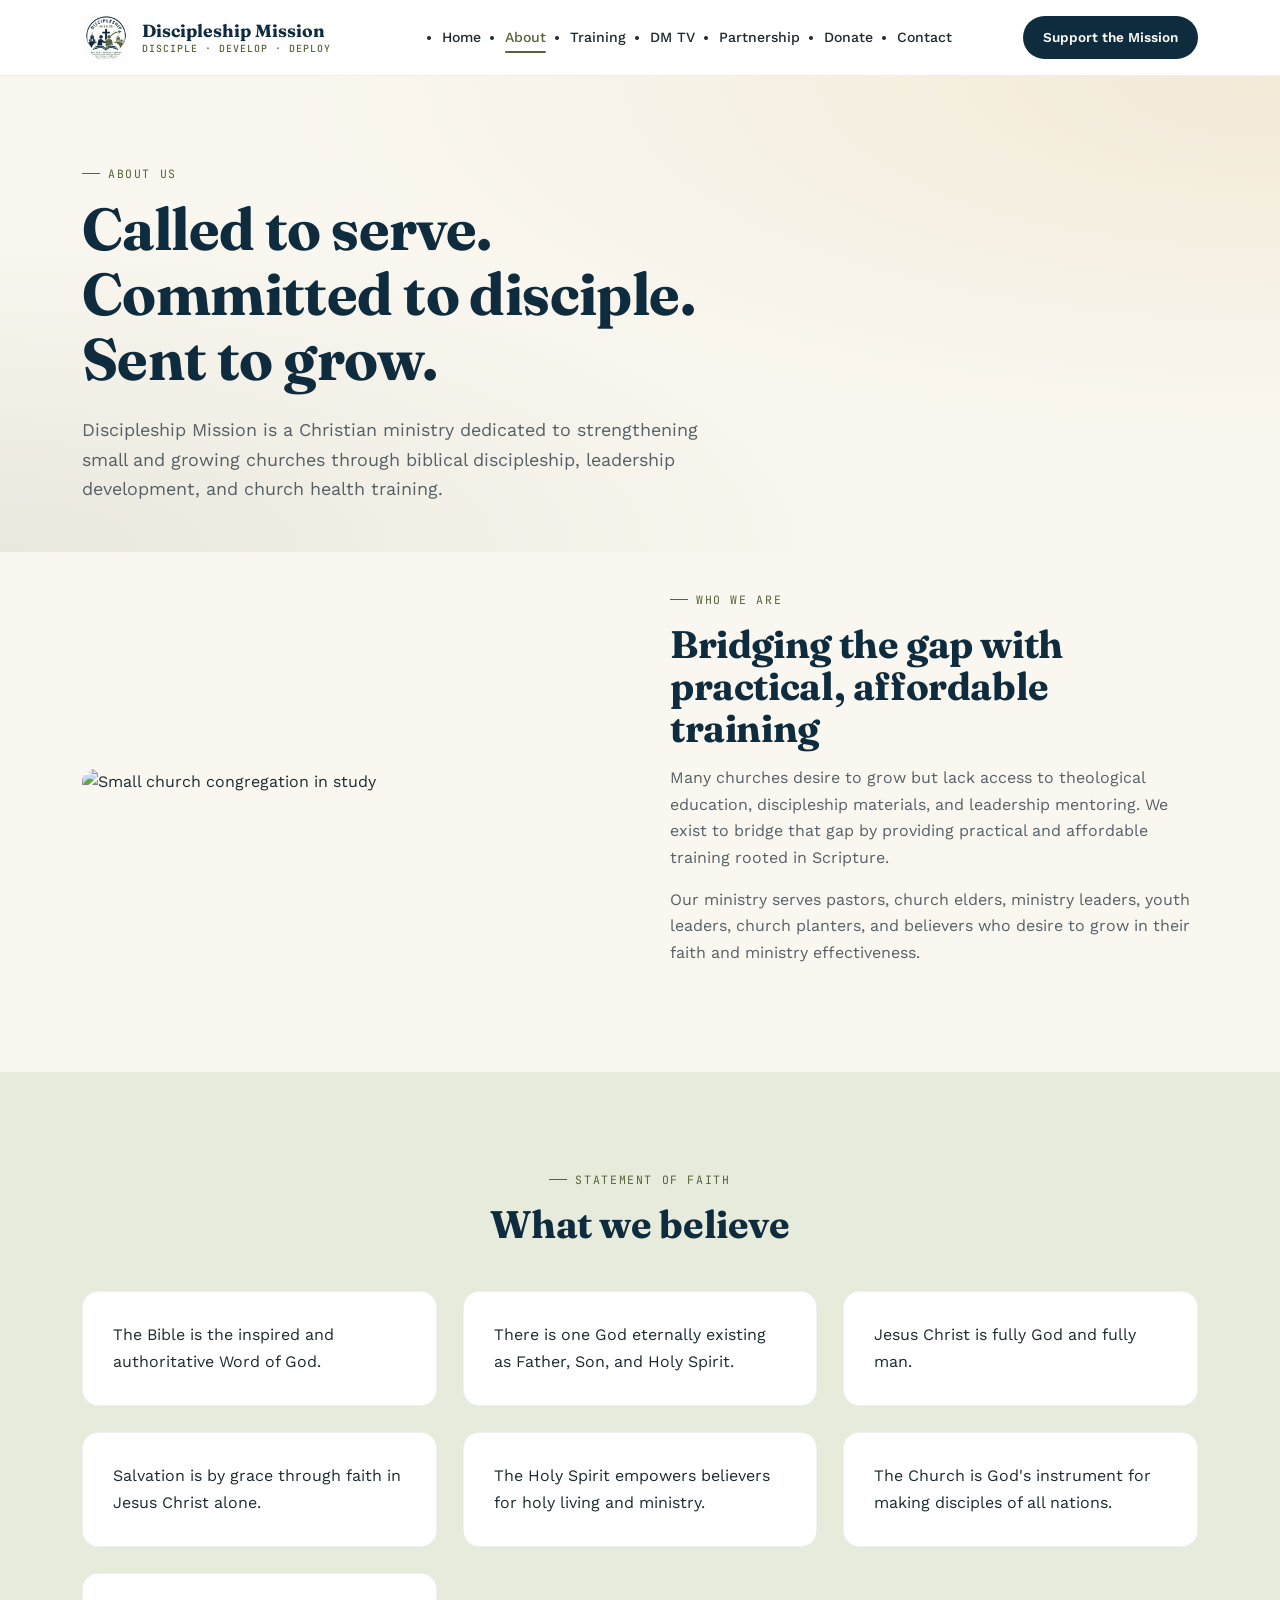
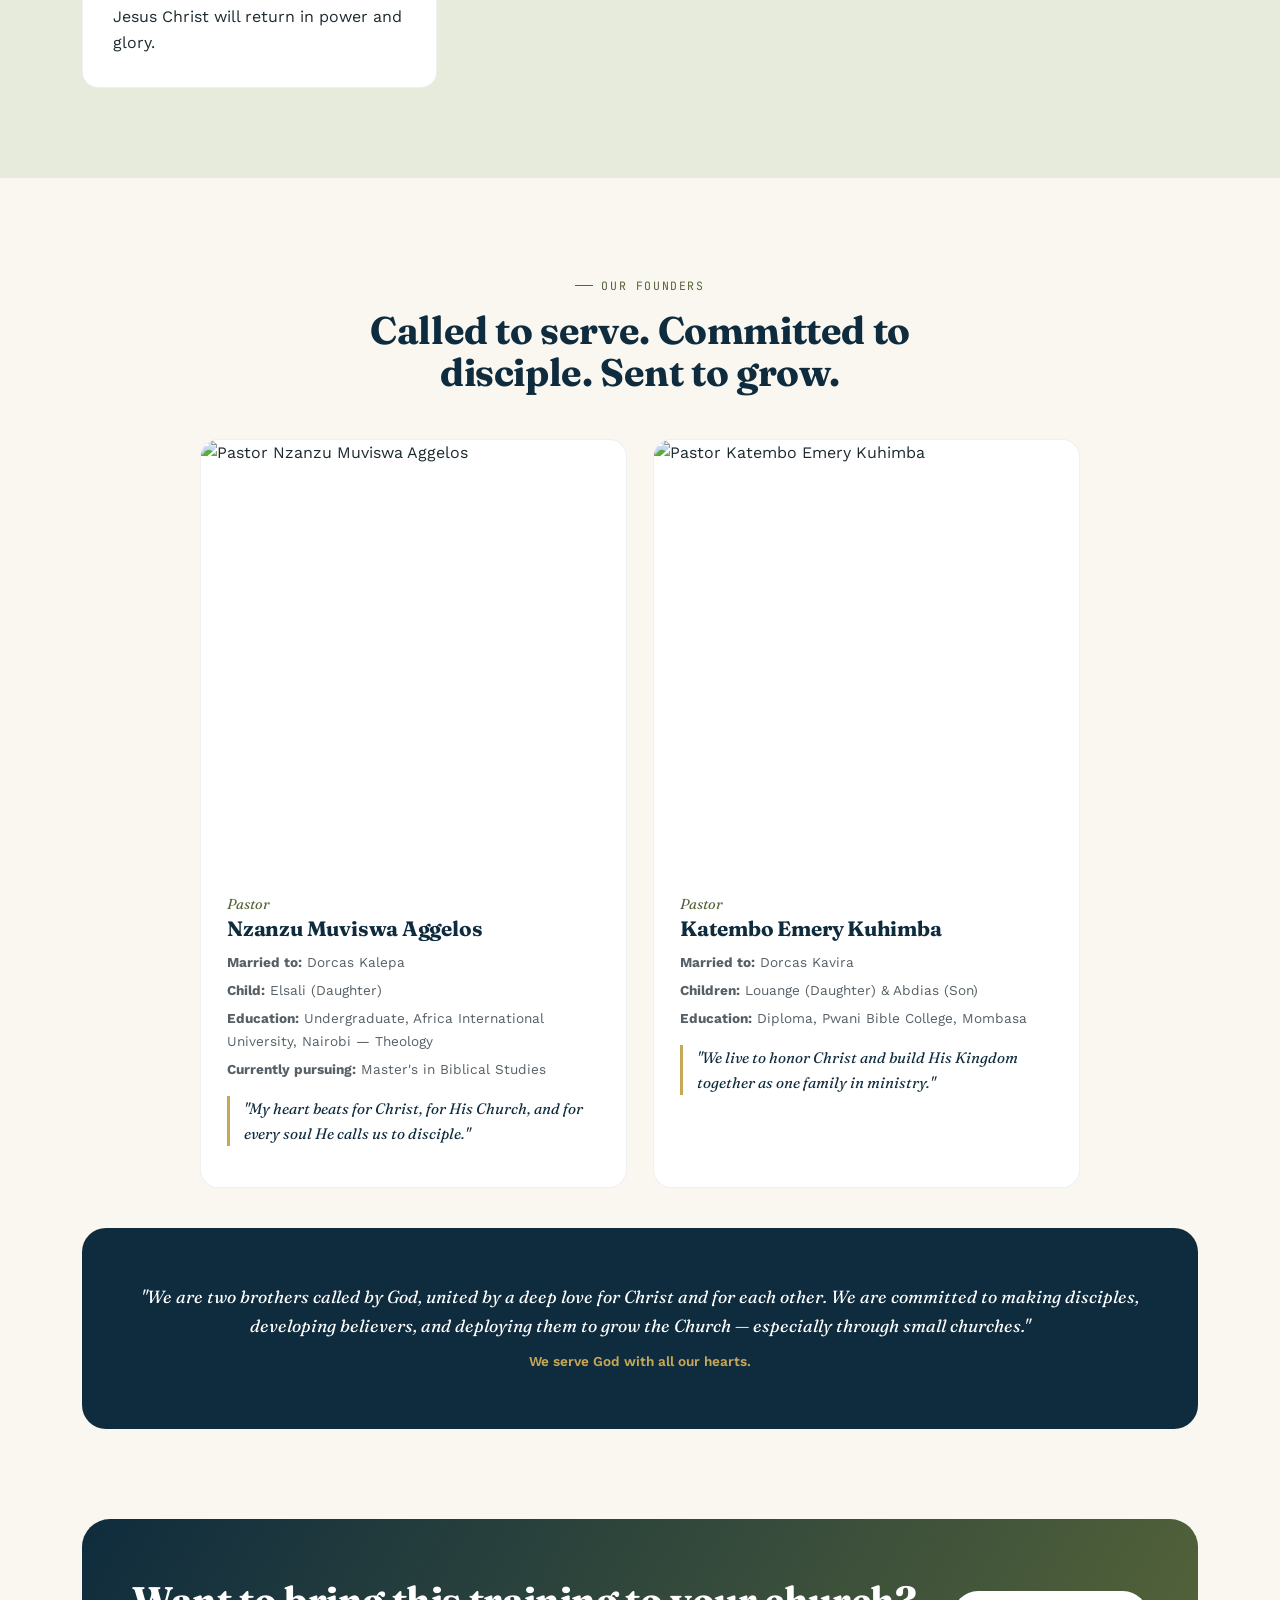
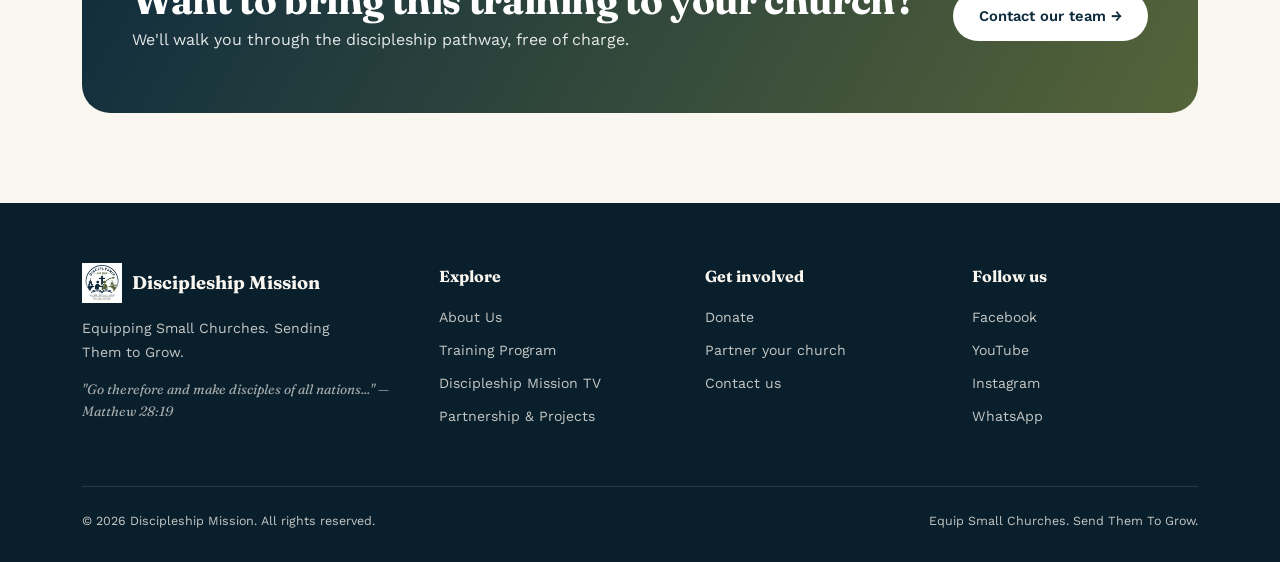
==== about.html @ 11230da8 "first commit" ====
<!DOCTYPE html>
<html lang="en">
<head>
<meta charset="UTF-8">
<meta name="viewport" content="width=device-width, initial-scale=1.0">
<title>About Us — Discipleship Mission</title>
<link rel="stylesheet" href="style.css">
</head>
<body>

<header class="site">
  <nav class="navbar">
    <a href="index.html" class="brand">
      <img src="assets/logo.jpeg" alt="Discipleship Mission logo">
      <span class="name">Discipleship Mission<small>Disciple · Develop · Deploy</small></span>
    </a>
    <ul class="navlinks" id="navlinks">
      <li><a href="index.html">Home</a></li>
      <li><a href="about.html" class="active">About</a></li>
      <li><a href="training.html">Training</a></li>
      <li><a href="tv.html">DM TV</a></li>
      <li><a href="partnership.html">Partnership</a></li>
      <li><a href="donate.html">Donate</a></li>
      <li><a href="contact.html">Contact</a></li>
    </ul>
    <a href="donate.html" class="nav-cta">Support the Mission</a>
    <button class="navtoggle" id="navtoggle" aria-label="Toggle menu">
      <svg viewBox="0 0 24 24" fill="none" stroke="#0F2C3E" stroke-width="2"><path d="M3 6h18M3 12h18M3 18h18" stroke-linecap="round"/></svg>
    </button>
  </nav>
</header>

<section class="hero" style="padding-bottom:30px;">
  <div class="wrap">
    <span class="eyebrow">About us</span>
    <h1 style="max-width:18ch;">Called to serve. Committed to disciple. Sent to grow.</h1>
    <p class="lead">Discipleship Mission is a Christian ministry dedicated to strengthening small and growing churches through biblical discipleship, leadership development, and church health training.</p>
  </div>
</section>

<section style="padding-top:30px;">
  <div class="wrap two-col">
    <div class="img-round">
      <img src="https://images.unsplash.com/photo-1529070538774-1843cb3265df?q=80&w=900&auto=format&fit=crop" alt="Small church congregation in study">
    </div>
    <div>
      <span class="eyebrow">Who we are</span>
      <h2>Bridging the gap with practical, affordable training</h2>
      <p style="color:var(--ink-soft);">Many churches desire to grow but lack access to theological education, discipleship materials, and leadership mentoring. We exist to bridge that gap by providing practical and affordable training rooted in Scripture.</p>
      <p style="color:var(--ink-soft);">Our ministry serves pastors, church elders, ministry leaders, youth leaders, church planters, and believers who desire to grow in their faith and ministry effectiveness.</p>
    </div>
  </div>
</section>

<section style="background:var(--olive-pale);">
  <div class="wrap">
    <div class="section-head center">
      <span class="eyebrow">Statement of faith</span>
      <h2>What we believe</h2>
    </div>
    <div class="card-grid">
      <div class="module-card"><p style="margin:0;">The Bible is the inspired and authoritative Word of God.</p></div>
      <div class="module-card"><p style="margin:0;">There is one God eternally existing as Father, Son, and Holy Spirit.</p></div>
      <div class="module-card"><p style="margin:0;">Jesus Christ is fully God and fully man.</p></div>
      <div class="module-card"><p style="margin:0;">Salvation is by grace through faith in Jesus Christ alone.</p></div>
      <div class="module-card"><p style="margin:0;">The Holy Spirit empowers believers for holy living and ministry.</p></div>
      <div class="module-card"><p style="margin:0;">The Church is God's instrument for making disciples of all nations.</p></div>
      <div class="module-card"><p style="margin:0;">Jesus Christ will return in power and glory.</p></div>
    </div>
  </div>
</section>

<section>
  <div class="wrap">
    <div class="section-head center">
      <span class="eyebrow">Our founders</span>
      <h2>Called to serve. Committed to disciple. Sent to grow.</h2>
    </div>
    <div class="card-grid" style="grid-template-columns:1fr 1fr;max-width:880px;margin:0 auto;">
      <div class="founder-card">
        <div class="founder-photo"><img src="assets/founders.jpeg" style="object-position:15% 28%;" alt="Pastor Nzanzu Muviswa Aggelos"></div>
        <div class="founder-body">
          <span class="role">Pastor</span>
          <h3>Nzanzu Muviswa Aggelos</h3>
          <div class="founder-meta">
            <span><strong>Married to:</strong> Dorcas Kalepa</span>
            <span><strong>Child:</strong> Elsali (Daughter)</span>
            <span><strong>Education:</strong> Undergraduate, Africa International University, Nairobi — Theology</span>
            <span><strong>Currently pursuing:</strong> Master's in Biblical Studies</span>
          </div>
          <p class="founder-quote">"My heart beats for Christ, for His Church, and for every soul He calls us to disciple."</p>
        </div>
      </div>
      <div class="founder-card">
        <div class="founder-photo"><img src="assets/founders.jpeg" style="object-position:85% 28%;" alt="Pastor Katembo Emery Kuhimba"></div>
        <div class="founder-body">
          <span class="role">Pastor</span>
          <h3>Katembo Emery Kuhimba</h3>
          <div class="founder-meta">
            <span><strong>Married to:</strong> Dorcas Kavira</span>
            <span><strong>Children:</strong> Louange (Daughter) &amp; Abdias (Son)</span>
            <span><strong>Education:</strong> Diploma, Pwani Bible College, Mombasa</span>
          </div>
          <p class="founder-quote">"We live to honor Christ and build His Kingdom together as one family in ministry."</p>
        </div>
      </div>
    </div>
    <div class="quote-block" style="margin-top:40px;grid-template-columns:1fr;text-align:center;">
      <div>
        <p class="verse" style="margin:0 0 8px;color:#fff;">"We are two brothers called by God, united by a deep love for Christ and for each other. We are committed to making disciples, developing believers, and deploying them to grow the Church — especially through small churches."</p>
        <cite style="color:var(--gold);font-weight:600;">We serve God with all our hearts.</cite>
      </div>
    </div>
  </div>
</section>

<section style="padding-top:0;">
  <div class="wrap">
    <div class="cta-band">
      <div>
        <h2>Want to bring this training to your church?</h2>
        <p>We'll walk you through the discipleship pathway, free of charge.</p>
      </div>
      <a href="contact.html" class="btn btn-light">Contact our team →</a>
    </div>
  </div>
</section>

<footer class="site">
  <div class="wrap">
    <div class="footer-grid">
      <div>
        <div class="footer-brand"><img src="assets/logo.jpeg" alt="Discipleship Mission logo"><strong>Discipleship Mission</strong></div>
        <p style="max-width:32ch;font-size:.88rem;">Equipping Small Churches. Sending Them to Grow.</p>
        <p class="footer-verse">"Go therefore and make disciples of all nations..." — Matthew 28:19</p>
      </div>
      <div>
        <h4>Explore</h4>
        <ul><li><a href="about.html">About Us</a></li><li><a href="training.html">Training Program</a></li><li><a href="tv.html">Discipleship Mission TV</a></li><li><a href="partnership.html">Partnership &amp; Projects</a></li></ul>
      </div>
      <div>
        <h4>Get involved</h4>
        <ul><li><a href="donate.html">Donate</a></li><li><a href="partnership.html">Partner your church</a></li><li><a href="contact.html">Contact us</a></li></ul>
      </div>
      <div>
        <h4>Follow us</h4>
        <ul><li>Facebook</li><li>YouTube</li><li>Instagram</li><li>WhatsApp</li></ul>
      </div>
    </div>
    <div class="footer-bottom">
      <span>© 2026 Discipleship Mission. All rights reserved.</span>
      <span>Equip Small Churches. Send Them To Grow.</span>
    </div>
  </div>
</footer>

<script>
  document.getElementById('navtoggle').addEventListener('click', () => document.getElementById('navlinks').classList.toggle('open'));
</script>
</body>
</html>
---- style.css ----
/* ============================================================
   DISCIPLESHIP MISSION — Brand Stylesheet
   Navy + Olive, drawn from the official logo.
   Disciple . Develop . Deploy
   ============================================================ */

@import url('https://fonts.googleapis.com/css2?family=Fraunces:ital,opsz,wght@0,9..144,400;0,9..144,600;0,9..144,700;0,9..144,900;1,9..144,500;1,9..144,600&family=Work+Sans:wght@400;500;600;700&family=JetBrains+Mono:wght@500&display=swap');

:root{
  --navy:#0F2C3E;
  --navy-deep:#0A1F2C;
  --olive:#556439;
  --olive-light:#7C8E55;
  --olive-pale:#E7EBDC;
  --gold:#C7A857;
  --cream:#FAF7F0;
  --cream2:#F1EBDD;
  --ink:#1D2A2F;
  --ink-soft:#566066;
  --white:#FFFFFF;

  --display:'Fraunces', serif;
  --body:'Work Sans', sans-serif;
  --mono:'JetBrains Mono', monospace;

  --radius:14px;
  --max:1180px;
}

*{box-sizing:border-box;}
html{scroll-behavior:smooth;}
body{
  margin:0;
  background:var(--cream);
  color:var(--ink);
  font-family:var(--body);
  line-height:1.65;
  -webkit-font-smoothing:antialiased;
}
img{max-width:100%;display:block;}
a{color:inherit;text-decoration:none;}
.wrap{max-width:var(--max);margin:0 auto;padding:0 32px;}

@media (prefers-reduced-motion: reduce){
  *{animation:none !important; transition:none !important;}
}

/* ---------- Typography ---------- */
h1,h2,h3{
  font-family:var(--display);
  font-weight:700;
  line-height:1.1;
  margin:0 0 .4em;
  letter-spacing:-.01em;
  color:var(--navy);
}
h1{font-size:clamp(2.4rem,4.6vw,4rem);}
h2{font-size:clamp(1.8rem,3vw,2.5rem);}
h3{font-size:1.25rem;}
em{font-style:italic;color:var(--olive);font-family:var(--display);}
.eyebrow{
  font-family:var(--mono);
  font-size:.72rem;
  letter-spacing:.14em;
  text-transform:uppercase;
  color:var(--olive);
  display:inline-flex;
  align-items:center;
  gap:8px;
  margin-bottom:14px;
}
.eyebrow::before{content:'';width:18px;height:1px;background:var(--olive);}
p.lead{font-size:1.12rem;color:var(--ink-soft);max-width:60ch;}
.verse{
  font-family:var(--display);font-style:italic;font-size:1.1rem;color:var(--navy);
}

/* ---------- Nav ---------- */
header.site{
  position:sticky;top:0;z-index:50;
  background: #fff;
  backdrop-filter:blur(8px);
  border-bottom:1px solid rgba(15,44,62,.08);
}
.navbar{
  display:flex;align-items:center;justify-content:space-between;
  padding:12px 32px;max-width:var(--max);margin:0 auto;
  text-decoration: none;
}
.brand{display:flex;align-items:center;gap:12px;}
.brand img{width:48px;height:48px;object-fit:contain;flex:none;}
.brand .name{font-family:var(--display);font-weight:700;font-size:1.1rem;color:var(--navy);line-height:1.15;}
.brand .name small{display:block;font-family:var(--mono);font-size:.62rem;letter-spacing:.1em;color:var(--olive);font-weight:500;text-transform:uppercase;margin-top:2px;}
.navlinks{display:flex;gap:24px;font-size:.88rem;font-weight:500;align-items:center;flex-wrap:wrap;}
.navlinks a{position:relative;padding:6px 0;color:var(--ink);white-space:nowrap; text-decoration: none;}
.navlinks a.active,.navlinks a:hover{color:var(--olive);}
.navlinks a.active::after{content:'';position:absolute;left:0;right:0;bottom:-2px;height:2px;background:var(--olive);border-radius:2px;}
.nav-cta{
  background:var(--navy);color:var(--cream);
  padding:10px 20px;border-radius:30px;font-weight:600;font-size:.85rem;
  transition:background .2s;white-space:nowrap;
}
.nav-cta:hover{background:var(--olive);}
.navtoggle{display:none;}

@media (max-width:1020px){
  .navlinks{position:fixed;inset:64px 0 0 0;background:var(--cream);flex-direction:column;align-items:flex-start;padding:30px 32px;gap:20px;font-size:1.05rem;transform:translateX(100%);transition:transform .3s;overflow-y:auto;}
  .navlinks.open{transform:translateX(0);}
  .navtoggle{display:block;background:none;border:none;cursor:pointer;}
  .navtoggle svg{width:26px;height:26px;}
  .nav-cta{display:none;}
}

/* ---------- Buttons ---------- */
.btn{
  display:inline-flex;align-items:center;gap:8px;
  padding:13px 26px;border-radius:30px;font-weight:600;font-size:.92rem;
  border:none;cursor:pointer;transition:transform .18s, box-shadow .18s;
}
.btn:hover{transform:translateY(-2px);}
.btn-primary{background:var(--olive);color:#fff;box-shadow:0 6px 18px rgba(85,100,57,.32);}
.btn-primary:hover{box-shadow:0 10px 22px rgba(85,100,57,.42);}
.btn-outline{background:transparent;border:1.5px solid var(--navy);color:var(--navy);}
.btn-outline:hover{background:var(--navy);color:#fff;}
.btn-light{background:#fff;color:var(--navy);}
.btn-gold{background:var(--gold);color:var(--navy-deep);}

/* ---------- Hero ---------- */
.hero{
  position:relative;overflow:hidden;
  padding:80px 0 56px;
  background:
    radial-gradient(ellipse at top right, rgba(199,168,87,.16), transparent 55%),
    radial-gradient(ellipse at bottom left, rgba(85,100,57,.10), transparent 50%),
    var(--cream);
}
.hero-grid{display:grid;grid-template-columns:1.05fr .95fr;gap:50px;align-items:center;}
.hero-photo{
  border-radius:22px;overflow:hidden;aspect-ratio:4/4.4;position:relative;
  box-shadow:0 30px 60px -20px rgba(15,44,62,.4);
}
.hero-photo img{width:100%;height:100%;object-fit:cover;}
.hero-stat{
  position:absolute;bottom:16px;left:16px;right:16px;
  background:rgba(10,31,44,.86);backdrop-filter:blur(6px);
  color:var(--cream);padding:16px 18px;border-radius:14px;
  display:flex;justify-content:space-between;gap:10px;
}
.hero-stat strong{display:block;font-family:var(--display);font-size:1.4rem;color:var(--gold);}
.hero-stat span{font-size:.72rem;opacity:.85;}
.hero-actions{display:flex;gap:16px;margin-top:28px;flex-wrap:wrap;}
.motto-row{display:flex;gap:0;align-items:center;margin:22px 0;font-family:var(--mono);font-size:.78rem;letter-spacing:.1em;text-transform:uppercase;color:var(--navy);font-weight:600;}
.motto-row span:not(:last-child)::after{content:'•';margin:0 12px;color:var(--gold);}

@media (max-width:900px){
  .hero-grid{grid-template-columns:1fr;}
  .hero-photo{order:-1;aspect-ratio:16/10;}
}

/* ---------- Pillars band (Christ / Each Other / Mission) ---------- */
.pillars{padding:60px 0;background:var(--navy);color:var(--cream);}
.pillar-grid{display:grid;grid-template-columns:repeat(3,1fr);gap:30px;}
.pillar{display:flex;gap:16px;align-items:flex-start;}
.pillar .ico{width:46px;height:46px;border-radius:50%;background:rgba(199,168,87,.18);display:flex;align-items:center;justify-content:center;flex:none;}
.pillar h3{color:var(--cream);font-size:1.05rem;margin-bottom:4px;}
.pillar p{margin:0;font-size:.88rem;color:rgba(250,247,240,.72);}
@media (max-width:760px){.pillar-grid{grid-template-columns:1fr;}}

/* ---------- Process / Motto path ---------- */
.journey{padding:90px 0;background:var(--olive-pale);position:relative;overflow:hidden;}
.journey h2{color:var(--navy);}
.journey-steps{display:grid;grid-template-columns:repeat(3,1fr);gap:28px;margin-top:50px;}
.journey-step{background:#fff;border-radius:16px;padding:30px 26px;border:1px solid rgba(15,44,62,.07);}
.journey-node{
  width:50px;height:50px;border-radius:50%;
  background:var(--navy);color:var(--gold);
  display:flex;align-items:center;justify-content:center;
  font-family:var(--display);font-weight:700;font-size:1.1rem;
  margin-bottom:18px;
}
.journey-step h3{margin-bottom:8px;}
.journey-step p{color:var(--ink-soft);font-size:.92rem;margin:0;}
@media (max-width:760px){.journey-steps{grid-template-columns:1fr;}}

/* ---------- Generic sections ---------- */
section{padding:90px 0;}
.section-head{max-width:680px;margin-bottom:46px;}
.center{text-align:center;margin-left:auto;margin-right:auto;}

.card-grid{display:grid;grid-template-columns:repeat(3,1fr);gap:26px;}
@media (max-width:900px){.card-grid{grid-template-columns:1fr 1fr;}}
@media (max-width:620px){.card-grid{grid-template-columns:1fr;}}

.card{
  background:#fff;border-radius:var(--radius);overflow:hidden;
  box-shadow:0 4px 18px rgba(15,44,62,.06);
  border:1px solid rgba(15,44,62,.06);
  transition:transform .2s, box-shadow .2s;
}
.card:hover{transform:translateY(-4px);box-shadow:0 16px 30px rgba(15,44,62,.1);}
.card-photo{aspect-ratio:16/10;overflow:hidden;}
.card-photo img{width:100%;height:100%;object-fit:cover;}
.card-body{padding:22px 24px 26px;}
.tag{
  display:inline-block;font-family:var(--mono);font-size:.66rem;letter-spacing:.08em;
  text-transform:uppercase;background:var(--cream2);color:var(--navy);
  padding:4px 10px;border-radius:20px;margin-bottom:12px;
}
.tag.olive{background:var(--olive-pale);color:var(--olive);}
.tag.gold{background:rgba(199,168,87,.18);color:#8a6f24;}

/* module / list cards */
.module-card{background:#fff;border-radius:16px;padding:30px;border:1px solid rgba(15,44,62,.07);height:100%;}
.module-card .module-num{font-family:var(--mono);font-size:.72rem;color:var(--gold);letter-spacing:.1em;text-transform:uppercase;margin-bottom:8px;display:block;}
.module-card ul{margin:14px 0 0;padding-left:18px;color:var(--ink-soft);font-size:.92rem;}
.module-card ul li{margin-bottom:6px;}

/* ---------- Stats strip ---------- */
.stats{display:flex;flex-wrap:wrap;gap:40px;padding:50px 0;border-top:1px solid rgba(15,44,62,.08);border-bottom:1px solid rgba(15,44,62,.08);}
.stat{flex:1;min-width:140px;}
.stat strong{display:block;font-family:var(--display);font-size:2.2rem;color:var(--navy);}
.stat span{font-size:.84rem;color:var(--ink-soft);}

/* ---------- Quote / testimonial ---------- */
.quote-block{
  background:var(--navy);color:var(--cream);border-radius:24px;padding:54px;
  display:grid;grid-template-columns:auto 1fr;gap:32px;align-items:center;
}
.quote-photo{width:96px;height:96px;border-radius:50%;overflow:hidden;flex:none;border:3px solid var(--gold);}
.quote-photo img{width:100%;height:100%;object-fit:cover;}
.quote-block blockquote{font-family:var(--display);font-size:1.35rem;font-style:italic;margin:0 0 14px;color:#fff;line-height:1.4;}
.quote-block cite{font-style:normal;font-size:.85rem;color:rgba(250,247,240,.7);}
@media (max-width:640px){.quote-block{grid-template-columns:1fr;text-align:center;padding:36px 26px;}.quote-photo{margin:0 auto;}}

/* ---------- CTA band ---------- */
.cta-band{
  background:linear-gradient(120deg,var(--navy),var(--olive));
  border-radius:28px;padding:60px 50px;color:#fff;
  display:flex;justify-content:space-between;align-items:center;gap:30px;flex-wrap:wrap;
}
.cta-band h2{color:#fff;margin-bottom:6px;}
.cta-band p{color:rgba(255,255,255,.88);margin:0;}

/* ---------- Footer ---------- */
footer.site{background:var(--navy-deep);color:rgba(250,247,240,.78);padding:60px 0 30px;margin-top:0;}
.footer-grid{display:grid;grid-template-columns:1.4fr 1fr 1fr 1fr;gap:40px;}
.footer-grid h4{color:var(--cream);font-family:var(--display);font-size:1rem;margin:0 0 16px;}
.footer-grid ul{list-style:none;padding:0;margin:0;display:flex;flex-direction:column;gap:10px;font-size:.88rem;}
.footer-grid a:hover{color:var(--gold);}
.footer-brand{display:flex;align-items:center;gap:10px;margin-bottom:14px;}
.footer-brand img{width:40px;height:40px;object-fit:contain;}
.footer-brand strong{font-family:var(--display);font-weight:700;font-size:1.15rem;color:var(--cream);}
.footer-verse{font-family:var(--display);font-style:italic;color:rgba(250,247,240,.65);font-size:.85rem;margin-top:14px;}
.footer-bottom{
  margin-top:50px;padding-top:24px;border-top:1px solid rgba(250,247,240,.12);
  display:flex;justify-content:space-between;font-size:.78rem;flex-wrap:wrap;gap:10px;
}
@media (max-width:800px){.footer-grid{grid-template-columns:1fr 1fr;}}

/* ---------- Forms ---------- */
.field{margin-bottom:20px;}
.field label{display:block;font-size:.85rem;font-weight:600;margin-bottom:7px;color:var(--navy);}
.field input,.field textarea,.field select{
  width:100%;padding:13px 16px;border-radius:10px;border:1.5px solid rgba(15,44,62,.15);
  font-family:var(--body);font-size:.95rem;background:#fff;color:var(--ink);
}
.field input:focus,.field textarea:focus,.field select:focus{outline:2px solid var(--olive);outline-offset:1px;border-color:var(--olive);}
.field textarea{resize:vertical;min-height:120px;}

/* ---------- Misc ---------- */
.two-col{display:grid;grid-template-columns:1fr 1fr;gap:60px;align-items:center;}
@media (max-width:880px){.two-col{grid-template-columns:1fr;gap:36px;}}
.img-round{border-radius:20px;overflow:hidden;}
.value-list{list-style:none;padding:0;margin:0;display:grid;gap:20px;}
.value-list li{display:flex;gap:16px;align-items:flex-start;}
.value-list .num{font-family:var(--mono);color:var(--olive);font-size:.85rem;padding-top:4px;}
.check-list{list-style:none;padding:0;margin:0;display:grid;gap:14px;}
.check-list li{display:flex;gap:12px;align-items:flex-start;font-size:.96rem;color:var(--ink-soft);}
.check-list li::before{content:'✓';color:var(--olive);font-weight:700;flex:none;background:var(--olive-pale);width:22px;height:22px;border-radius:50%;display:flex;align-items:center;justify-content:center;font-size:.75rem;}

.founder-card{background:#fff;border-radius:18px;overflow:hidden;border:1px solid rgba(15,44,62,.07);}
.founder-photo{aspect-ratio:1/1;overflow:hidden;}
.founder-photo img{width:100%;height:100%;object-fit:cover;}
.founder-body{padding:26px;}
.founder-body .role{font-family:var(--display);font-style:italic;color:var(--olive);font-size:.9rem;}
.founder-body h3{margin-bottom:10px;font-size:1.3rem;}
.founder-meta{font-size:.85rem;color:var(--ink-soft);display:grid;gap:6px;margin-bottom:14px;}
.founder-quote{font-family:var(--display);font-style:italic;color:var(--navy);font-size:.95rem;border-left:3px solid var(--gold);padding-left:14px;}

.donate-grid{display:grid;grid-template-columns:repeat(3,1fr);gap:24px;}
@media (max-width:820px){.donate-grid{grid-template-columns:1fr 1fr;}}
@media (max-width:560px){.donate-grid{grid-template-columns:1fr;}}
.donate-card{background:#fff;border-radius:16px;padding:28px;text-align:center;border:2px solid transparent;transition:border-color .2s;}
.donate-card:hover{border-color:var(--olive);}
.donate-card .ico{width:54px;height:54px;border-radius:50%;background:var(--olive-pale);display:flex;align-items:center;justify-content:center;margin:0 auto 16px;font-size:1.4rem;}

.platform-card{background:#fff;border-radius:16px;padding:26px;border:1px solid rgba(15,44,62,.07);}
.platform-card .ico{width:42px;height:42px;border-radius:10px;background:var(--olive-pale);display:flex;align-items:center;justify-content:center;margin-bottom:14px;font-size:1.2rem;}
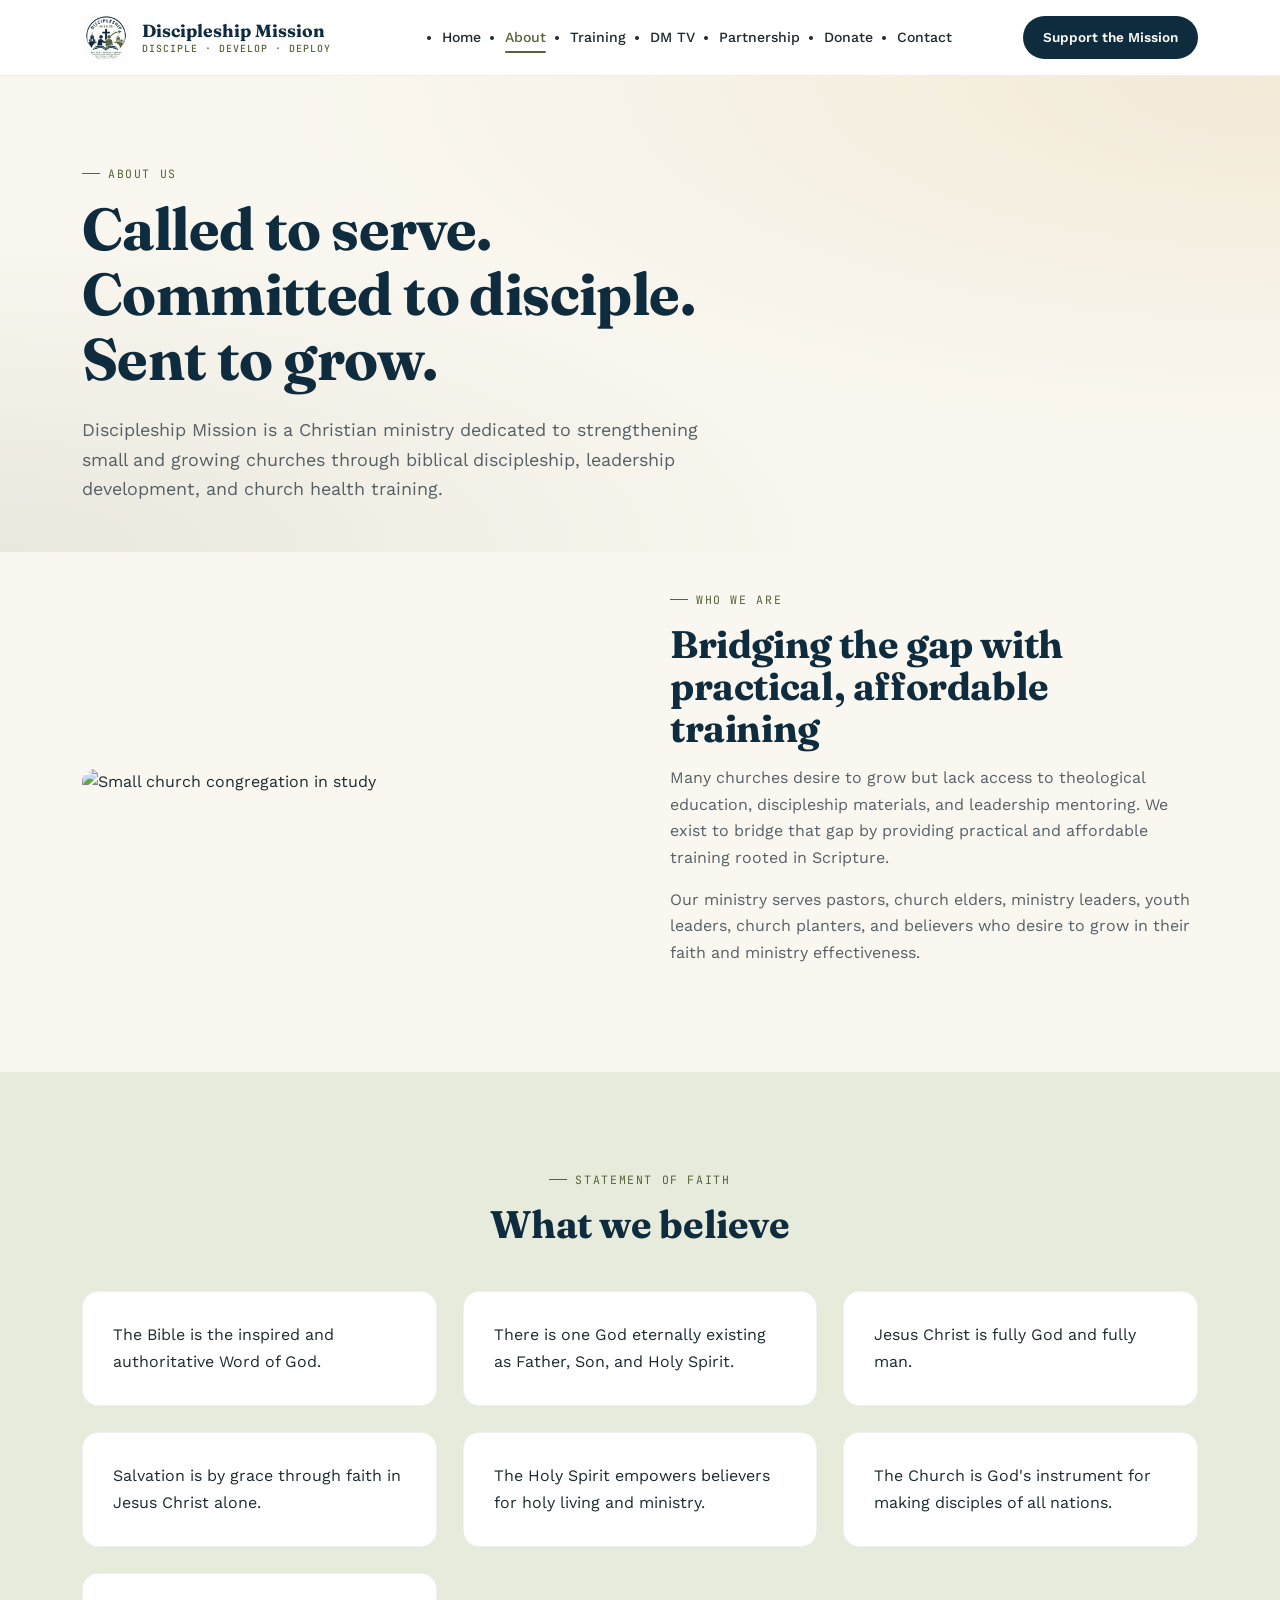
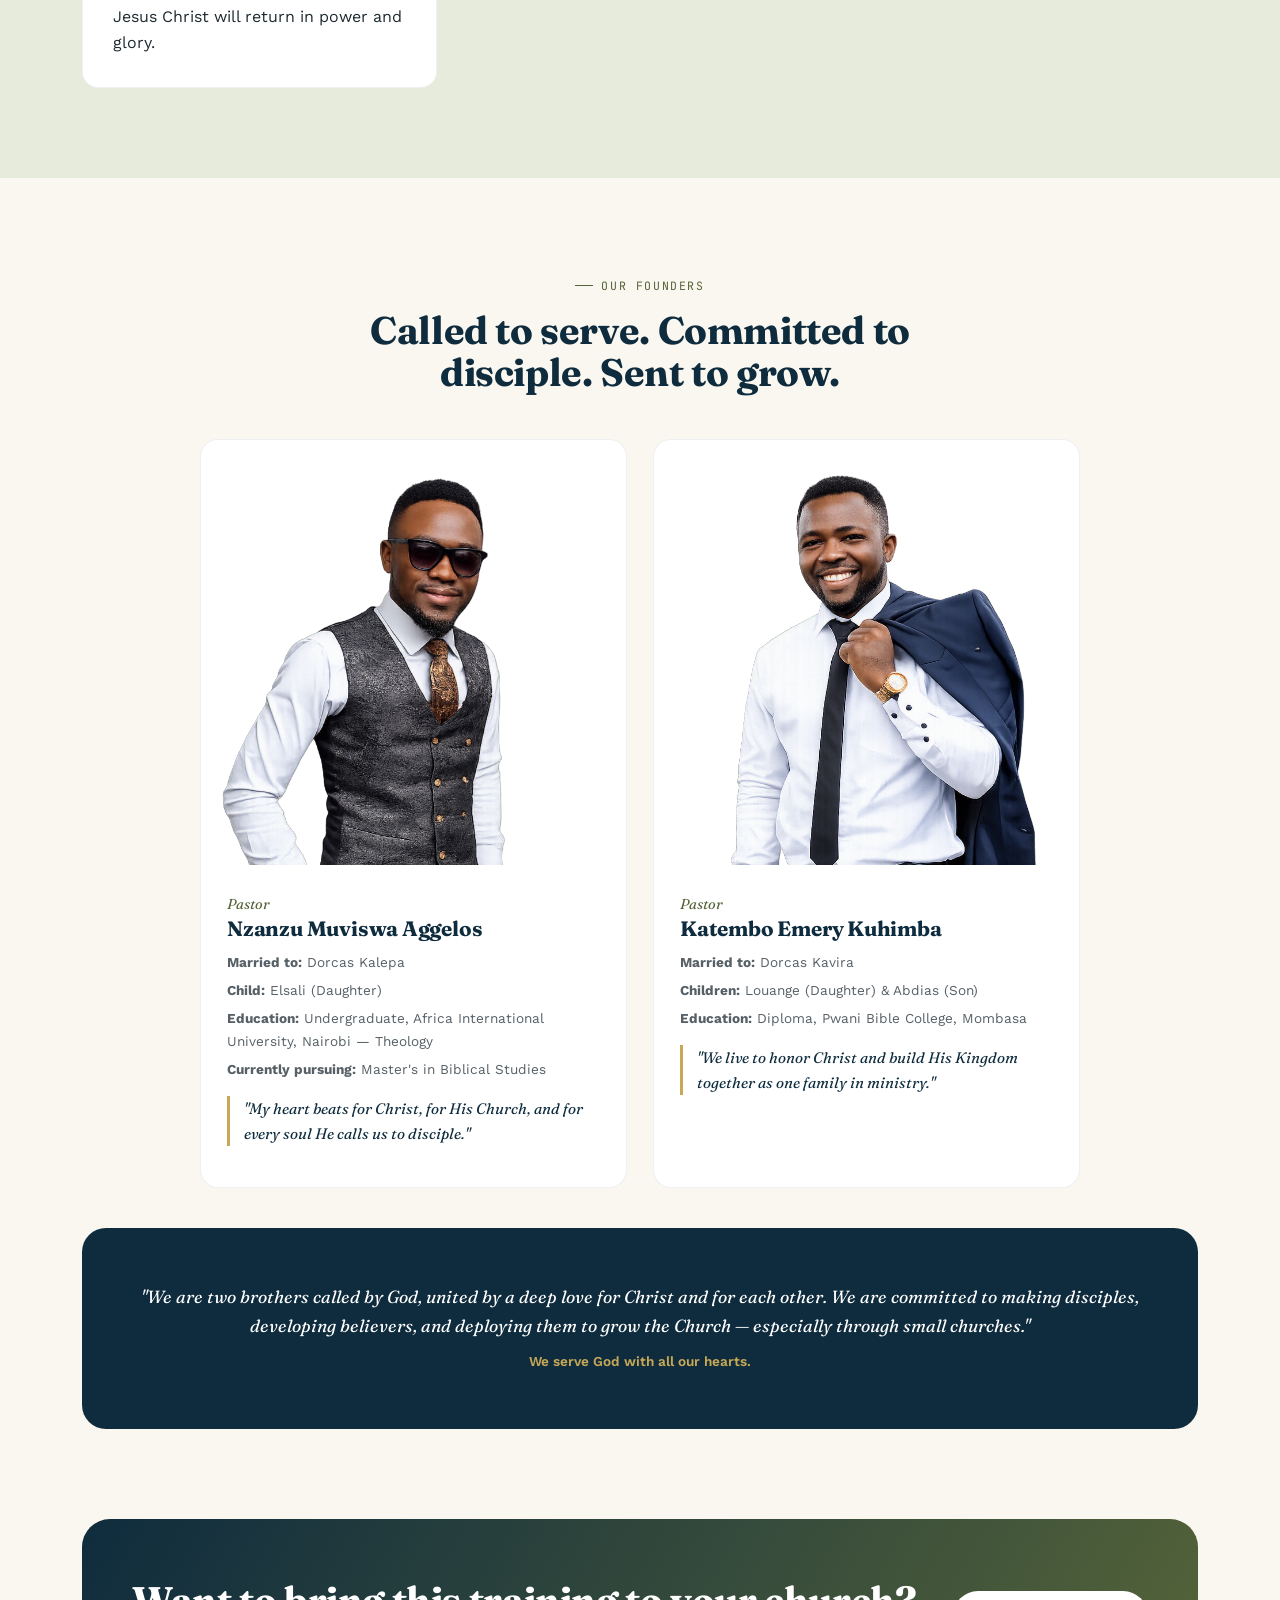
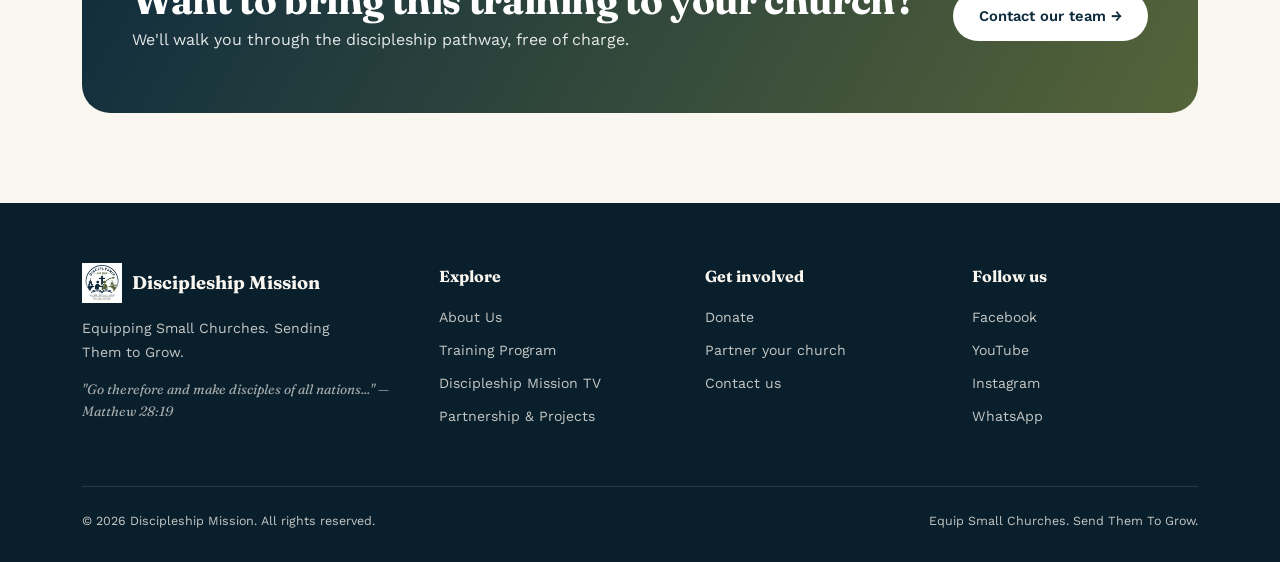
==== commit 46c40bc6: "imge" ====
--- a/about.html
+++ b/about.html
@@ -78,7 +78,7 @@
     </div>
     <div class="card-grid" style="grid-template-columns:1fr 1fr;max-width:880px;margin:0 auto;">
       <div class="founder-card">
-        <div class="founder-photo"><img src="assets/founders.jpeg" style="object-position:15% 28%;" alt="Pastor Nzanzu Muviswa Aggelos"></div>
+        <div class="founder-photo"><img src="assets/22.PNG" style="object-position:90% -40%;" alt="Pastor Nzanzu Muviswa Aggelos"></div>
         <div class="founder-body">
           <span class="role">Pastor</span>
           <h3>Nzanzu Muviswa Aggelos</h3>
@@ -92,7 +92,7 @@
         </div>
       </div>
       <div class="founder-card">
-        <div class="founder-photo"><img src="assets/founders.jpeg" style="object-position:85% 28%;" alt="Pastor Katembo Emery Kuhimba"></div>
+        <div class="founder-photo"><img src="assets/25.PNG" style="object-position:85% 28%;" alt="Pastor Katembo Emery Kuhimba"></div>
         <div class="founder-body">
           <span class="role">Pastor</span>
           <h3>Katembo Emery Kuhimba</h3>
--- a/style.css
+++ b/style.css
@@ -226,7 +226,7 @@
   background:var(--navy);color:var(--cream);border-radius:24px;padding:54px;
   display:grid;grid-template-columns:auto 1fr;gap:32px;align-items:center;
 }
-.quote-photo{width:96px;height:96px;border-radius:50%;overflow:hidden;flex:none;border:3px solid var(--gold);}
+.quote-photo{width:96px;height:90px;border-radius:50%;overflow:hidden;flex:none;border:3px solid var(--gold);}
 .quote-photo img{width:100%;height:100%;object-fit:cover;}
 .quote-block blockquote{font-family:var(--display);font-size:1.35rem;font-style:italic;margin:0 0 14px;color:#fff;line-height:1.4;}
 .quote-block cite{font-style:normal;font-size:.85rem;color:rgba(250,247,240,.7);}
